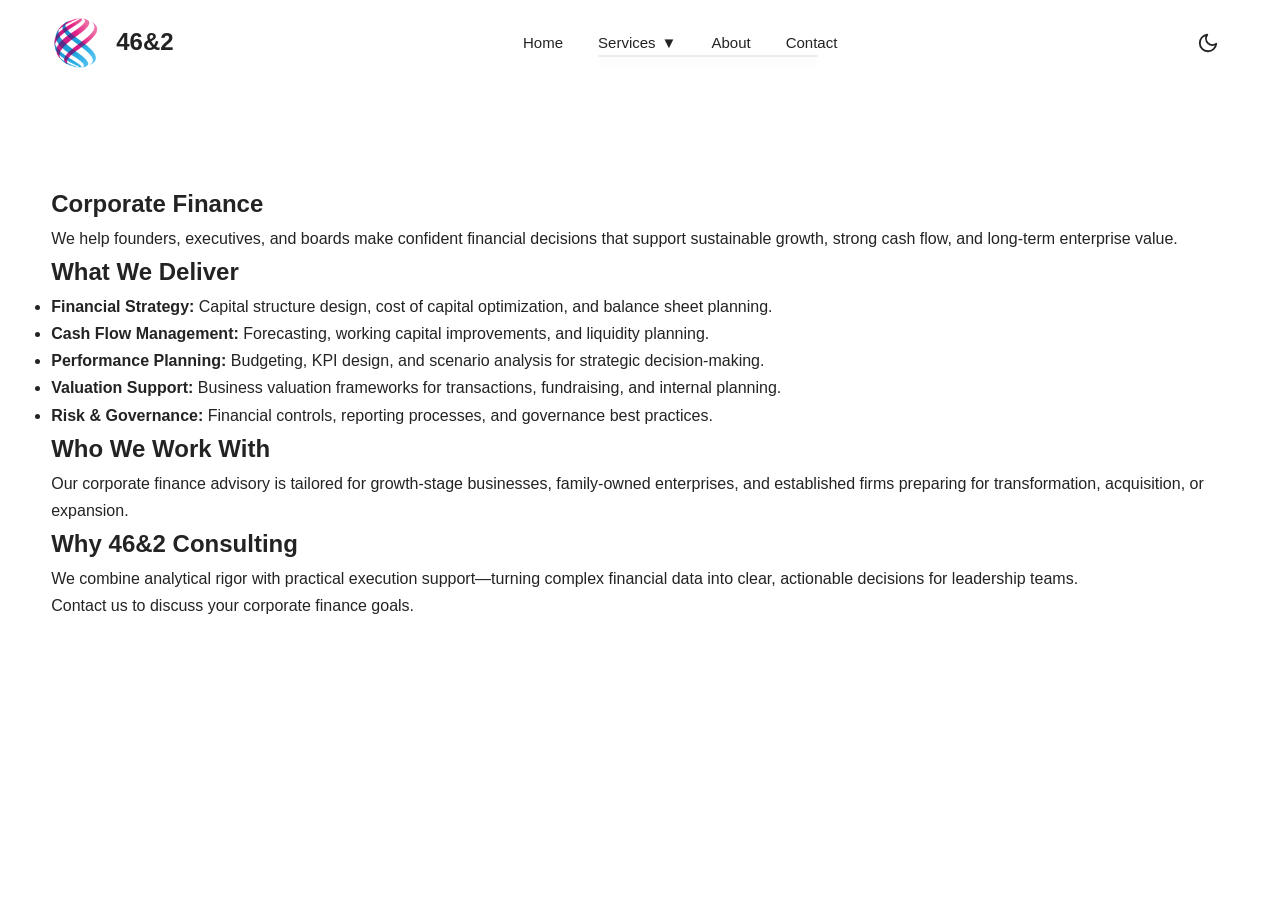
==== corporate-finance.html @ 587abca0 "Create Corporate Finance page with same site style and corporate finance content" ====
<!DOCTYPE html>
<html lang="en">
<head>
<meta charset="UTF-8">
<meta name="viewport" content="width=device-width, initial-scale=1.0">
<title>Corporate Finance | 46&2 Consulting</title>
<link rel="stylesheet" href="styles.css">
</head>
<body>
<header>
  <div class="container nav">
    <div class="brand">
      <img src="logo3.png" alt="46&2 Consulting Logo">
      <div class="brand-name">46&2</div>
    </div>

    <nav class="menu" id="menu" aria-label="Primary navigation">
      <a href="index.html#home">Home</a>

      <div class="menu-item">
        <button class="menu-link dropdown-trigger" type="button" aria-expanded="false" aria-controls="servicesDropdown">
          Services <span aria-hidden="true">▼</span>
        </button>
        <div class="dropdown" id="servicesDropdown">
          <a href="corporate-finance.html">Corporate Finance</a>
          <a href="index.html#ma-advisory">M&A Advisory</a>
          <a href="index.html#capital-raising">Capital Raising</a>
          <a href="index.html#wealth-planning">Wealth Planning</a>
        </div>
      </div>

      <a href="index.html#about">About</a>
      <a href="index.html#contact">Contact</a>
    </nav>

    <div class="nav-right">
      <button id="themeToggle" class="theme-toggle" aria-label="Toggle theme" aria-pressed="false">
        <svg id="moonIcon" viewBox="0 0 24 24" fill="none" stroke="currentColor" stroke-width="2" aria-hidden="true">
          <path d="M21 12.79A9 9 0 1 1 11.21 3 7 7 0 0 0 21 12.79z"></path>
        </svg>
        <svg id="sunIcon" viewBox="0 0 24 24" fill="none" stroke="currentColor" stroke-width="2" aria-hidden="true">
          <circle cx="12" cy="12" r="5"></circle>
          <line x1="12" y1="1" x2="12" y2="3"></line>
          <line x1="12" y1="21" x2="12" y2="23"></line>
          <line x1="4.22" y1="4.22" x2="5.64" y2="5.64"></line>
          <line x1="18.36" y1="18.36" x2="19.78" y2="19.78"></line>
          <line x1="1" y1="12" x2="3" y2="12"></line>
          <line x1="21" y1="12" x2="23" y2="12"></line>
          <line x1="4.22" y1="19.78" x2="5.64" y2="18.36"></line>
          <line x1="18.36" y1="5.64" x2="19.78" y2="4.22"></line>
        </svg>
      </button>

      <button id="mobileToggle" class="mobile-toggle" type="button" aria-label="Open navigation menu" aria-expanded="false" aria-controls="menu">
        ☰
      </button>
    </div>
  </div>
</header>

<main class="container" style="padding: 4rem 0;">
  <section aria-labelledby="corporate-finance-heading">
    <h1 id="corporate-finance-heading">Corporate Finance</h1>
    <p>
      We help founders, executives, and boards make confident financial decisions that support sustainable growth,
      strong cash flow, and long-term enterprise value.
    </p>

    <h2>What We Deliver</h2>
    <ul>
      <li><strong>Financial Strategy:</strong> Capital structure design, cost of capital optimization, and balance sheet planning.</li>
      <li><strong>Cash Flow Management:</strong> Forecasting, working capital improvements, and liquidity planning.</li>
      <li><strong>Performance Planning:</strong> Budgeting, KPI design, and scenario analysis for strategic decision-making.</li>
      <li><strong>Valuation Support:</strong> Business valuation frameworks for transactions, fundraising, and internal planning.</li>
      <li><strong>Risk & Governance:</strong> Financial controls, reporting processes, and governance best practices.</li>
    </ul>

    <h2>Who We Work With</h2>
    <p>
      Our corporate finance advisory is tailored for growth-stage businesses, family-owned enterprises,
      and established firms preparing for transformation, acquisition, or expansion.
    </p>

    <h2>Why 46&2 Consulting</h2>
    <p>
      We combine analytical rigor with practical execution support—turning complex financial data into clear,
      actionable decisions for leadership teams.
    </p>

    <p>
      <a href="index.html#contact">Contact us</a> to discuss your corporate finance goals.
    </p>
  </section>
</main>
</body>
</html>
---- styles.css ----
:root{
    --bg:#ffffff;
    --card:#ffffff;
    --text:#232323;
    --muted:#777777;
    --border:#ececec;
    --dark:#1f2428;
    --header-height:85px;
}

[data-theme="dark"]{
    --bg:#121417;
    --card:#1b1f24;
    --text:#f4f4f4;
    --muted:#b5b5b5;
    --border:#2d3238;
}

*{margin:0;padding:0;box-sizing:border-box;}
html{scroll-behavior:smooth;background:var(--bg);color:var(--text);transition:background 0.3s ease,color 0.3s ease;}
body{font-family:Aptos,"Segoe UI",sans-serif;color:var(--text);line-height:1.7;background:var(--bg);transition:background 0.3s ease;}
img{display:block;width:100%;}
a{text-decoration:none;color:inherit;}
button,input,select,textarea{font:inherit;}
.container{width:92%;max-width:1280px;margin:auto;}
section{padding:120px 0;}
.anchor-section{scroll-margin-top:calc(var(--header-height) + 16px);}
header{position:fixed;top:0;width:100%;background:var(--bg);backdrop-filter:blur(10px);z-index:1000;transition:background 0.3s ease,border-color 0.3s ease;}
.nav{height:var(--header-height);display:flex;align-items:center;justify-content:space-between;}
.brand{display:flex;align-items:center;gap:15px;}
.brand img{height:50px;width:auto;}
.brand-name{font-size:24px;font-weight:700;}
.nav-right{display:flex;align-items:center;gap:16px;}
.menu{display:flex;gap:35px;align-items:center;}
.menu-item{position:relative;}
.menu-link,.menu > a{display:flex;align-items:center;gap:6px;color:var(--text);font-size:15px;background:none;border:none;cursor:pointer;padding:0;}
.dropdown{position:absolute;top:100%;left:0;background:var(--card);border:1px solid var(--border);border-radius:4px;min-width:220px;max-height:0;overflow:hidden;transition:max-height 0.3s ease;z-index:999;box-shadow:0 4px 12px rgba(0,0,0,0.1);}
.dropdown.open,.menu-item:hover .dropdown{max-height:300px;}
.dropdown a{display:block;padding:12px 20px;color:var(--text);font-size:14px;transition:background 0.2s;border-bottom:1px solid var(--border);}
.dropdown a:last-child{border-bottom:none;}
.dropdown a:hover,.dropdown a:focus{background:var(--border);}
.mobile-toggle{display:none;font-size:28px;cursor:pointer;color:var(--text);background:none;border:none;padding:0;}
.hero{position:relative;min-height:calc(100vh - var(--header-height));padding:0;display:flex;align-items:center;justify-content:center;}
.hero-bg{position:absolute;inset:0;width:100%;height:100%;object-position:70% center;object-fit:cover;mix-blend-mode:multiply;opacity:0.85;}
.hero::before{content:'';position:absolute;inset:0;background:linear-gradient(to right,rgba(0,0,0,.60),rgba(0,0,0,.10));z-index:1;}
.hero-content{position:relative;z-index:2;color:white;max-width:700px;}
.hero-content h1{font-size:78px;line-height:1.0;margin-bottom:25px;}
.hero-content p{font-size:22px;color:rgba(255,255,255,.85);margin-bottom:35px;}
.btn{display:inline-block;padding:15px 30px;border-radius:4px;transition:.3s;border:none;cursor:pointer;font-family:inherit;}
.btn-primary{background:white;color:var(--dark);}
.btn-primary:hover{transform:translateY(-2px);box-shadow:0 4px 12px rgba(0,0,0,0.15);}
.btn-secondary{border:1px solid white;color:white;margin-left:10px;}
.btn-secondary:hover{background:rgba(255,255,255,0.1);}
.section-title{text-align:center;margin-bottom:70px;}
.section-title-left{text-align:left;}
.section-title h2{font-size:46px;margin-bottom:15px;}
.section-title p{color:var(--muted);}
.services-grid{display:grid;grid-template-columns:repeat(2,1fr);gap:40px;}
.service-card{overflow:hidden;background:var(--card);transition:.3s;cursor:pointer;border:1px solid var(--border);display:block;color:inherit;}
.service-card:hover{transform:translateY(-5px);}
.service-card img{height:350px;object-fit:cover;}
.service-content{padding:30px;}
.service-content h3{font-size:28px;margin-bottom:15px;}
.service-content p{color:var(--muted);}
.about{background:var(--bg);}
.about-grid{display:grid;grid-template-columns:1fr 1fr;gap:80px;align-items:center;}
.about h2{font-size:48px;margin-bottom:20px;}
.about p,.contact-copy,.footer-grid p{color:var(--muted);}
.cta{text-align:center;padding:160px 0;}
.cta h2{font-size:60px;margin-bottom:25px;}
.contact-form-section{padding-top:0;}
.contact-grid{display:grid;grid-template-columns:1fr 1fr;gap:60px;align-items:start;}
.contact-form{display:grid;gap:16px;background:var(--card);padding:32px;border:1px solid var(--border);border-radius:8px;}
.contact-form label{display:grid;gap:8px;color:var(--text);font-weight:600;}
.contact-form input,.contact-form select,.contact-form textarea{width:100%;padding:14px 16px;border:1px solid var(--border);border-radius:6px;background:var(--bg);color:var(--text);}
footer{background:var(--dark);color:white;padding:80px 0;}
.footer-grid{display:grid;grid-template-columns:2fr 1fr 1fr;gap:50px;}
.footer-grid a{display:block;color:#aaa;margin-bottom:10px;}
.theme-toggle{width:42px;height:42px;border:none;border-radius:50%;background:transparent;cursor:pointer;display:flex;align-items:center;justify-content:center;color:var(--text);transition:transform 0.3s ease;}
.theme-toggle:hover{transform:scale(1.1);}
.theme-toggle svg{width:22px;height:22px;stroke-linecap:round;stroke-linejoin:round;}
#sunIcon{display:none;}
[data-theme="dark"] #moonIcon{display:none;}
[data-theme="dark"] #sunIcon{display:block;}
.scroll-to-top{position:fixed;bottom:30px;right:30px;width:50px;height:50px;background:var(--dark);color:white;border:none;border-radius:50%;cursor:pointer;display:none;align-items:center;justify-content:center;z-index:999;transition:all 0.3s ease;box-shadow:0 4px 12px rgba(0,0,0,0.15);}
.scroll-to-top:hover{transform:translateY(-3px);box-shadow:0 6px 16px rgba(0,0,0,0.25);}
.scroll-to-top.show{display:flex;}
[data-theme="dark"] .scroll-to-top{background:white;color:var(--dark);}
.assistant-button{position:fixed;right:30px;bottom:95px;width:64px;height:64px;border:none;border-radius:50%;padding:0;background:transparent;cursor:pointer;z-index:1001;box-shadow:0 6px 18px rgba(0,0,0,0.2);transition:transform 0.2s ease,box-shadow 0.2s ease;}
.assistant-button:hover{transform:translateY(-2px) scale(1.03);box-shadow:0 10px 24px rgba(0,0,0,0.25);}
.assistant-button img{width:100%;height:100%;border-radius:50%;object-fit:cover;}
.menu-item.open .dropdown{max-height:300px;}
@media(max-width:991px){
  .mobile-toggle{display:block;}
  .menu{position:absolute;top:var(--header-height);left:0;width:100%;background:var(--bg);display:flex;flex-direction:column;align-items:stretch;max-height:0;overflow:hidden;transition:max-height .3s ease;}
  .menu.active{max-height:800px;}
  .menu a,.menu-link{padding:18px 30px;}
  .menu-link{width:100%;justify-content:flex-start;}
  .dropdown{position:static;border:none;background:transparent;box-shadow:none;max-height:0;}
  .dropdown.open{max-height:300px;}
  .dropdown a{padding:12px 50px;border-bottom:none;}
  .nav-right{gap:8px;}
  .hero{min-height:auto;padding:160px 0 100px;align-items:stretch;}
  .hero-content{display:flex;flex-direction:column;justify-content:center;align-items:flex-start;}
  .hero-content h1{font-size:42px;line-height:1.2;}
  .hero-content p{font-size:16px;margin-bottom:25px;}
  .btn-secondary{display:block;margin-left:0;margin-top:10px;width:fit-content;}
  .hero-bg{object-position:center;}
  .services-grid,.about-grid,.footer-grid,.contact-grid{grid-template-columns:1fr;}
  .menu{gap:0;}
  .cta h2{font-size:36px;}
  .about h2{font-size:32px;}
  .scroll-to-top{bottom:20px;right:20px;width:45px;height:45px;}
  .assistant-button{right:20px;bottom:75px;width:56px;height:56px;}
}
@media (prefers-reduced-motion: reduce){
  html{scroll-behavior:auto;}
  *,*::before,*::after{animation:none!important;transition:none!important;}
}
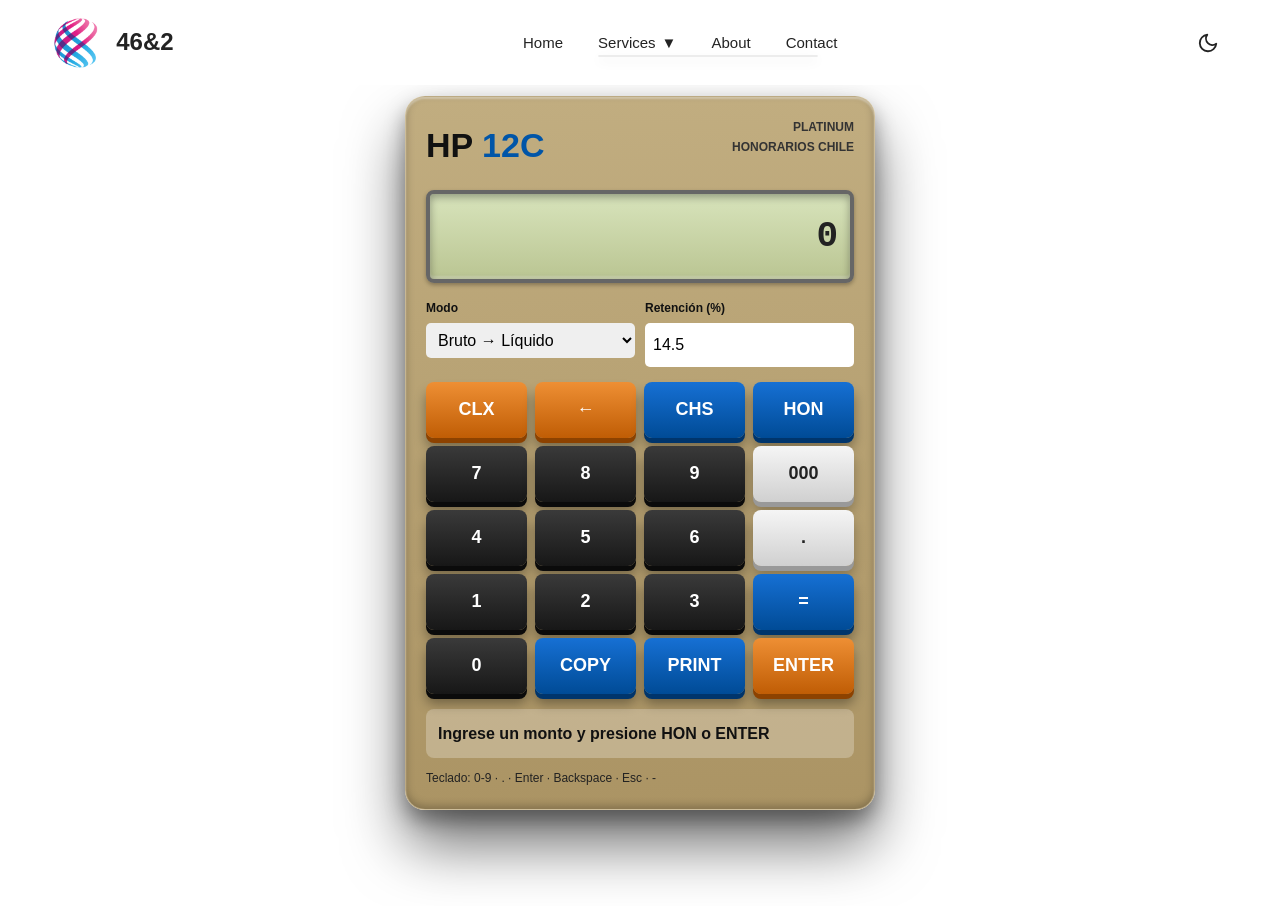
==== commit fb6b69f4: "Replace corporate finance page body content with HP 12C honorarios calculator while keeping existing" ====
--- a/corporate-finance.html
+++ b/corporate-finance.html
@@ -5,6 +5,48 @@
 <meta name="viewport" content="width=device-width, initial-scale=1.0">
 <title>Corporate Finance | 46&2 Consulting</title>
 <link rel="stylesheet" href="styles.css">
+<style>
+.hp12c-wrapper{
+  display:flex;
+  justify-content:center;
+  align-items:center;
+  padding:2rem 0;
+}
+.hp12c{
+  width:470px;
+  max-width:100%;
+  background:linear-gradient(180deg,#c1ad80 0%,#ab9464 100%);
+  border-radius:20px;
+  padding:20px;
+  border:1px solid rgba(255,255,255,.2);
+  box-shadow:0 35px 60px rgba(0,0,0,.55),0 10px 20px rgba(0,0,0,.35),inset 0 2px 2px rgba(255,255,255,.35),inset 0 -3px 8px rgba(0,0,0,.25);
+}
+.hp12c .header{display:flex;justify-content:space-between;margin-bottom:15px;}
+.hp12c .logo{font-size:34px;font-weight:bold;color:#111;}
+.hp12c .logo span{color:#0055a8;}
+.hp12c .model{text-align:right;font-size:12px;font-weight:bold;color:#333;}
+.hp12c .display{background:linear-gradient(180deg,#d8e4bc 0%,#bac592 100%);border:4px solid #666;border-radius:8px;padding:12px;box-shadow:inset 0 3px 8px rgba(0,0,0,.35),inset 0 -3px 2px rgba(255,255,255,.25),0 2px 4px rgba(0,0,0,.3);margin-bottom:15px;}
+.hp12c .screen{font-family:Courier New,monospace;font-size:36px;text-align:right;min-height:46px;color:#222;font-weight:bold;}
+.hp12c .config{display:grid;grid-template-columns:1fr 1fr;gap:10px;margin-bottom:15px;}
+.hp12c label{display:block;font-size:12px;margin-bottom:5px;font-weight:bold;color:#111;}
+.hp12c input,.hp12c select{width:100%;padding:8px;border:none;border-radius:5px;}
+.hp12c .keyboard{display:grid;grid-template-columns:repeat(4,1fr);gap:8px;}
+.hp12c button{height:56px;border:none;border-radius:8px;cursor:pointer;position:relative;overflow:hidden;font-size:18px;font-weight:bold;transition:transform .08s ease,box-shadow .08s ease,filter .15s ease;}
+.hp12c button:hover{transform:translateY(-2px);filter:brightness(1.08);} 
+.hp12c button:active{transform:translateY(4px) scale(.97);} 
+.hp12c button::before{content:"";position:absolute;top:0;left:-120%;width:60%;height:100%;background:linear-gradient(90deg,transparent,rgba(255,255,255,.25),transparent);transition:left .4s ease;}
+.hp12c button:hover::before{left:130%;}
+.hp12c .black{color:white;background:linear-gradient(180deg,#3a3a3a,#171717);box-shadow:0 5px 0 #0b0b0b,0 10px 12px rgba(0,0,0,.35);} 
+.hp12c .blue{color:white;background:linear-gradient(180deg,#1670d4,#004b96);box-shadow:0 5px 0 #00356c,0 10px 12px rgba(0,0,0,.35);} 
+.hp12c .orange{color:white;background:linear-gradient(180deg,#ee8f34,#c05d05);box-shadow:0 5px 0 #8d4200,0 10px 12px rgba(0,0,0,.35);} 
+.hp12c .gray{color:#222;background:linear-gradient(180deg,#f5f5f5,#d0d0d0);box-shadow:0 5px 0 #999,0 10px 12px rgba(0,0,0,.25);} 
+.hp12c .result{margin-top:15px;background:rgba(255,255,255,.25);border-radius:8px;padding:12px;color:#111;line-height:1.6;font-weight:bold;}
+.hp12c .help{margin-top:10px;font-size:12px;color:#222;}
+@keyframes hpClick{0%{transform:translateY(0);}50%{transform:translateY(5px);}100%{transform:translateY(0);}}
+.hp12c .pressed{animation:hpClick .12s ease;}
+@keyframes lcdFlash{0%{filter:brightness(1);}50%{filter:brightness(1.4);}100%{filter:brightness(1);}}
+.hp12c .lcd-flash{animation:lcdFlash .25s ease;}
+</style>
 </head>
 <body>
 <header>
@@ -59,38 +101,114 @@
 </header>
 
 <main class="container" style="padding: 4rem 0;">
-  <section aria-labelledby="corporate-finance-heading">
-    <h1 id="corporate-finance-heading">Corporate Finance</h1>
-    <p>
-      We help founders, executives, and boards make confident financial decisions that support sustainable growth,
-      strong cash flow, and long-term enterprise value.
-    </p>
-
-    <h2>What We Deliver</h2>
-    <ul>
-      <li><strong>Financial Strategy:</strong> Capital structure design, cost of capital optimization, and balance sheet planning.</li>
-      <li><strong>Cash Flow Management:</strong> Forecasting, working capital improvements, and liquidity planning.</li>
-      <li><strong>Performance Planning:</strong> Budgeting, KPI design, and scenario analysis for strategic decision-making.</li>
-      <li><strong>Valuation Support:</strong> Business valuation frameworks for transactions, fundraising, and internal planning.</li>
-      <li><strong>Risk & Governance:</strong> Financial controls, reporting processes, and governance best practices.</li>
-    </ul>
-
-    <h2>Who We Work With</h2>
-    <p>
-      Our corporate finance advisory is tailored for growth-stage businesses, family-owned enterprises,
-      and established firms preparing for transformation, acquisition, or expansion.
-    </p>
-
-    <h2>Why 46&2 Consulting</h2>
-    <p>
-      We combine analytical rigor with practical execution support—turning complex financial data into clear,
-      actionable decisions for leadership teams.
-    </p>
-
-    <p>
-      <a href="index.html#contact">Contact us</a> to discuss your corporate finance goals.
-    </p>
-  </section>
+  <div class="hp12c-wrapper">
+    <div class="hp12c">
+      <div class="header">
+        <div class="logo">HP <span>12C</span></div>
+        <div class="model">PLATINUM<br>HONORARIOS CHILE</div>
+      </div>
+
+      <div class="display">
+        <div id="screen" class="screen">0</div>
+      </div>
+
+      <div class="config">
+        <div>
+          <label for="tipo">Modo</label>
+          <select id="tipo">
+            <option value="bruto">Bruto → Líquido</option>
+            <option value="liquido">Líquido → Bruto</option>
+          </select>
+        </div>
+        <div>
+          <label for="retencion">Retención (%)</label>
+          <input id="retencion" type="number" step="0.1" value="14.5">
+        </div>
+      </div>
+
+      <div class="keyboard">
+        <button class="orange" onclick="clearAll()">CLX</button>
+        <button class="orange" onclick="backspace()">←</button>
+        <button class="blue" onclick="toggleSign()">CHS</button>
+        <button class="blue" onclick="calcularHonorarios()">HON</button>
+
+        <button class="black" onclick="agrega('7')">7</button>
+        <button class="black" onclick="agrega('8')">8</button>
+        <button class="black" onclick="agrega('9')">9</button>
+        <button class="gray" onclick="agrega('000')">000</button>
+
+        <button class="black" onclick="agrega('4')">4</button>
+        <button class="black" onclick="agrega('5')">5</button>
+        <button class="black" onclick="agrega('6')">6</button>
+        <button class="gray" onclick="agrega('.')">.</button>
+
+        <button class="black" onclick="agrega('1')">1</button>
+        <button class="black" onclick="agrega('2')">2</button>
+        <button class="black" onclick="agrega('3')">3</button>
+        <button class="blue" onclick="calcularHonorarios()">=</button>
+
+        <button class="black" onclick="agrega('0')">0</button>
+        <button class="blue" onclick="copiar()">COPY</button>
+        <button class="blue" onclick="window.print()">PRINT</button>
+        <button class="orange" onclick="calcularHonorarios()">ENTER</button>
+      </div>
+
+      <div id="resultado" class="result">Ingrese un monto y presione HON o ENTER</div>
+      <div class="help">Teclado: 0-9 · . · Enter · Backspace · Esc · -</div>
+    </div>
+  </div>
 </main>
+
+<script>
+let valor = "";
+const screen = document.getElementById("screen");
+function actualizar(){ screen.textContent = valor === "" ? "0" : valor; }
+function agrega(tecla){
+  if(tecla === "."){
+    if(valor.includes(".")) return;
+    if(valor === ""){ valor = "0."; } else { valor += "."; }
+  } else { valor += tecla; }
+  actualizar();
+}
+function clearAll(){
+  valor = "";
+  actualizar();
+  document.getElementById("resultado").innerHTML = "Ingrese un monto y presione HON o ENTER";
+}
+function backspace(){ valor = valor.slice(0,-1); actualizar(); }
+function toggleSign(){ if(valor==="") return; valor = (Number(valor) * -1).toString(); actualizar(); }
+function moneda(v){ return new Intl.NumberFormat("es-CL",{style:"currency",currency:"CLP",maximumFractionDigits:0}).format(v); }
+function calcularHonorarios(){
+  const monto = Number(valor);
+  if(isNaN(monto) || monto <= 0){ document.getElementById("resultado").innerHTML = "Ingrese un monto válido"; return; }
+  const tasa = Number(document.getElementById("retencion").value) / 100;
+  const modo = document.getElementById("tipo").value;
+  let bruto, liquido, retenido;
+  if(modo==="bruto"){ bruto = monto; retenido = bruto * tasa; liquido = bruto - retenido; }
+  else { liquido = monto; bruto = liquido / (1 - tasa); retenido = bruto - liquido; }
+  screen.classList.remove("lcd-flash"); void screen.offsetWidth; screen.classList.add("lcd-flash");
+  screen.textContent = liquido.toLocaleString("es-CL");
+  document.getElementById("resultado").innerHTML = `<b>Resultado Honorarios</b><br><br>Bruto: ${moneda(bruto)}<br>Retención: ${moneda(retenido)} (${(tasa*100).toFixed(1)}%)<br>Líquido: ${moneda(liquido)}`;
+}
+function copiar(){ navigator.clipboard.writeText(document.getElementById("resultado").innerText); alert("Resultado copiado"); }
+document.addEventListener("keydown", function(e){
+  const k = e.key;
+  if(/^[0-9]$/.test(k)){ agrega(k); e.preventDefault(); return; }
+  if(k==="." || k===","){ agrega("."); e.preventDefault(); return; }
+  if(k==="Enter"){ calcularHonorarios(); e.preventDefault(); return; }
+  if(k==="Escape"){ clearAll(); e.preventDefault(); return; }
+  if(k==="Backspace"){ backspace(); e.preventDefault(); return; }
+  if(k==="-"){ toggleSign(); e.preventDefault(); return; }
+});
+document.querySelectorAll(".hp12c button").forEach(btn => {
+  btn.addEventListener("click", () => {
+    btn.classList.remove("pressed");
+    void btn.offsetWidth;
+    btn.classList.add("pressed");
+  });
+});
+actualizar();
+</script>
+<script src="script.js" defer></script>
 </body>
 </html>
--- a/styles.css
+++ b/styles.css
@@ -40,6 +40,7 @@
 .dropdown a:last-child{border-bottom:none;}
 .dropdown a:hover,.dropdown a:focus{background:var(--border);}
 .mobile-toggle{display:none;font-size:28px;cursor:pointer;color:var(--text);background:none;border:none;padding:0;}
+.menu > a.active,.menu-link.active{font-weight:600;}
 .hero{position:relative;min-height:calc(100vh - var(--header-height));padding:0;display:flex;align-items:center;justify-content:center;}
 .hero-bg{position:absolute;inset:0;width:100%;height:100%;object-position:70% center;object-fit:cover;mix-blend-mode:multiply;opacity:0.85;}
 .hero::before{content:'';position:absolute;inset:0;background:linear-gradient(to right,rgba(0,0,0,.60),rgba(0,0,0,.10));z-index:1;}
@@ -82,11 +83,11 @@
 #sunIcon{display:none;}
 [data-theme="dark"] #moonIcon{display:none;}
 [data-theme="dark"] #sunIcon{display:block;}
-.scroll-to-top{position:fixed;bottom:30px;right:30px;width:50px;height:50px;background:var(--dark);color:white;border:none;border-radius:50%;cursor:pointer;display:none;align-items:center;justify-content:center;z-index:999;transition:all 0.3s ease;box-shadow:0 4px 12px rgba(0,0,0,0.15);}
-.scroll-to-top:hover{transform:translateY(-3px);box-shadow:0 6px 16px rgba(0,0,0,0.25);}
+.scroll-to-top{position:fixed;bottom:30px;left:50%;transform:translateX(-50%);width:50px;height:50px;background:var(--dark);color:white;border:none;border-radius:50%;cursor:pointer;display:none;align-items:center;justify-content:center;z-index:999;transition:all 0.3s ease;box-shadow:0 4px 12px rgba(0,0,0,0.15);}
+.scroll-to-top:hover{transform:translateX(-50%) translateY(-3px);box-shadow:0 6px 16px rgba(0,0,0,0.25);}
 .scroll-to-top.show{display:flex;}
 [data-theme="dark"] .scroll-to-top{background:white;color:var(--dark);}
-.assistant-button{position:fixed;right:30px;bottom:95px;width:64px;height:64px;border:none;border-radius:50%;padding:0;background:transparent;cursor:pointer;z-index:1001;box-shadow:0 6px 18px rgba(0,0,0,0.2);transition:transform 0.2s ease,box-shadow 0.2s ease;}
+.assistant-button{position:fixed;right:30px;bottom:30px;width:64px;height:64px;border:none;border-radius:50%;padding:0;background:transparent;cursor:pointer;z-index:1001;box-shadow:0 6px 18px rgba(0,0,0,0.2);transition:transform 0.2s ease,box-shadow 0.2s ease;}
 .assistant-button:hover{transform:translateY(-2px) scale(1.03);box-shadow:0 10px 24px rgba(0,0,0,0.25);}
 .assistant-button img{width:100%;height:100%;border-radius:50%;object-fit:cover;}
 .menu-item.open .dropdown{max-height:300px;}
@@ -110,10 +111,15 @@
   .menu{gap:0;}
   .cta h2{font-size:36px;}
   .about h2{font-size:32px;}
-  .scroll-to-top{bottom:20px;right:20px;width:45px;height:45px;}
-  .assistant-button{right:20px;bottom:75px;width:56px;height:56px;}
+  .scroll-to-top{bottom:20px;left:50%;transform:translateX(-50%);width:45px;height:45px;}
+  .assistant-button{right:20px;bottom:20px;width:56px;height:56px;}
+}
+@media(min-width:992px){
+  .menu > a,.menu-link{position:relative;}
+  .menu > a::after,.menu-link::after{content:'';position:absolute;bottom:-4px;left:0;width:0;height:2px;background:currentColor;transition:width 0.25s ease;}
+  .menu > a:hover::after,.menu-link:hover::after,.menu > a.active::after,.menu-link.active::after{width:100%;}
 }
 @media (prefers-reduced-motion: reduce){
   html{scroll-behavior:auto;}
   *,*::before,*::after{animation:none!important;transition:none!important;}
-}+}
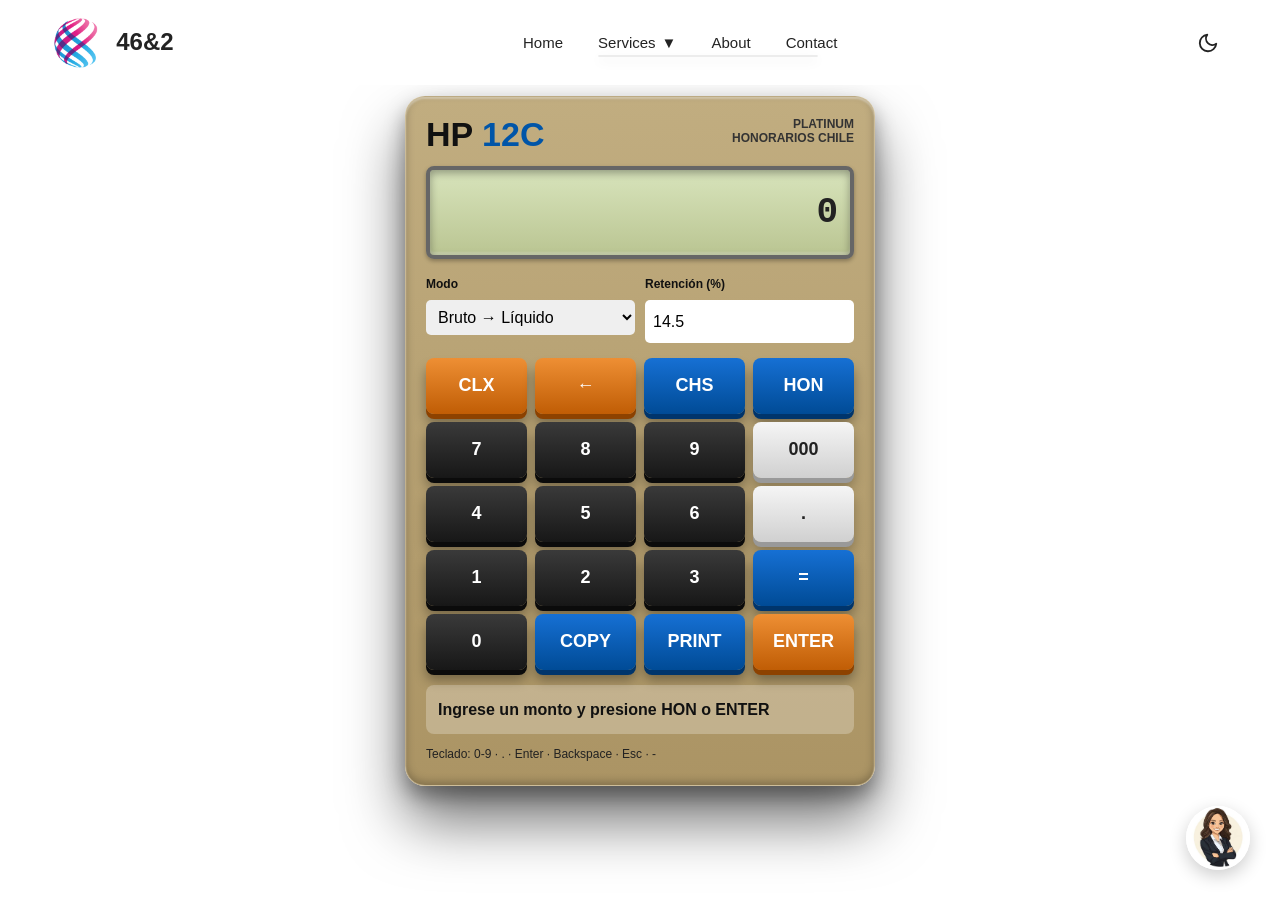
==== commit b9a6f720: "Polish calculator mobile spacing and dark mode contrast; add assistant and scroll-to-top buttons mat" ====
--- a/corporate-finance.html
+++ b/corporate-finance.html
@@ -10,7 +10,7 @@
   display:flex;
   justify-content:center;
   align-items:center;
-  padding:2rem 0;
+  padding:clamp(1rem, 3vw, 2rem) 0;
 }
 .hp12c{
   width:470px;
@@ -21,12 +21,12 @@
   border:1px solid rgba(255,255,255,.2);
   box-shadow:0 35px 60px rgba(0,0,0,.55),0 10px 20px rgba(0,0,0,.35),inset 0 2px 2px rgba(255,255,255,.35),inset 0 -3px 8px rgba(0,0,0,.25);
 }
-.hp12c .header{display:flex;justify-content:space-between;margin-bottom:15px;}
-.hp12c .logo{font-size:34px;font-weight:bold;color:#111;}
+.hp12c .header{display:flex;justify-content:space-between;gap:12px;margin-bottom:15px;}
+.hp12c .logo{font-size:34px;font-weight:bold;color:#111;line-height:1;}
 .hp12c .logo span{color:#0055a8;}
-.hp12c .model{text-align:right;font-size:12px;font-weight:bold;color:#333;}
+.hp12c .model{text-align:right;font-size:12px;font-weight:bold;color:#333;line-height:1.2;}
 .hp12c .display{background:linear-gradient(180deg,#d8e4bc 0%,#bac592 100%);border:4px solid #666;border-radius:8px;padding:12px;box-shadow:inset 0 3px 8px rgba(0,0,0,.35),inset 0 -3px 2px rgba(255,255,255,.25),0 2px 4px rgba(0,0,0,.3);margin-bottom:15px;}
-.hp12c .screen{font-family:Courier New,monospace;font-size:36px;text-align:right;min-height:46px;color:#222;font-weight:bold;}
+.hp12c .screen{font-family:Courier New,monospace;font-size:36px;text-align:right;min-height:46px;color:#222;font-weight:bold;word-break:break-all;}
 .hp12c .config{display:grid;grid-template-columns:1fr 1fr;gap:10px;margin-bottom:15px;}
 .hp12c label{display:block;font-size:12px;margin-bottom:5px;font-weight:bold;color:#111;}
 .hp12c input,.hp12c select{width:100%;padding:8px;border:none;border-radius:5px;}
@@ -46,6 +46,43 @@
 .hp12c .pressed{animation:hpClick .12s ease;}
 @keyframes lcdFlash{0%{filter:brightness(1);}50%{filter:brightness(1.4);}100%{filter:brightness(1);}}
 .hp12c .lcd-flash{animation:lcdFlash .25s ease;}
+
+@media (max-width: 640px){
+  main.container{padding:1.25rem 0 !important;}
+  .hp12c-wrapper{padding:0.5rem 0 1rem;}
+  .hp12c{padding:14px;border-radius:16px;}
+  .hp12c .header{margin-bottom:10px;}
+  .hp12c .logo{font-size:28px;}
+  .hp12c .model{font-size:11px;}
+  .hp12c .screen{font-size:28px;min-height:38px;}
+  .hp12c .config{grid-template-columns:1fr;gap:8px;}
+  .hp12c .keyboard{gap:6px;}
+  .hp12c button{height:50px;font-size:16px;}
+  .hp12c .result{font-size:14px;line-height:1.45;padding:10px;}
+  .hp12c .help{font-size:11px;}
+}
+
+body.dark-mode .hp12c{
+  background:linear-gradient(180deg,#5b4e35 0%,#463b28 100%);
+  border-color:rgba(255,255,255,.12);
+  box-shadow:0 18px 35px rgba(0,0,0,.55),0 8px 16px rgba(0,0,0,.35),inset 0 1px 1px rgba(255,255,255,.08),inset 0 -3px 8px rgba(0,0,0,.35);
+}
+body.dark-mode .hp12c .logo,
+body.dark-mode .hp12c label,
+body.dark-mode .hp12c .result,
+body.dark-mode .hp12c .help,
+body.dark-mode .hp12c .model{color:#f3f4f6;}
+body.dark-mode .hp12c .display{
+  background:linear-gradient(180deg,#cfd9b4 0%,#aeb88e 100%);
+  border-color:#5a5f50;
+}
+body.dark-mode .hp12c .screen{color:#151515;}
+body.dark-mode .hp12c input,
+body.dark-mode .hp12c select{
+  background:#f8fafc;
+  color:#0f172a;
+}
+body.dark-mode .hp12c .result{background:rgba(0,0,0,.22);}
 </style>
 </head>
 <body>
@@ -158,6 +195,16 @@
     </div>
   </div>
 </main>
+
+<button id="assistantButton" class="assistant-button" type="button" aria-label="Open assistant">
+  <img src="images.jpg" alt="Assistant icon">
+</button>
+
+<button id="scrollToTop" class="scroll-to-top" type="button" aria-label="Scroll to top">
+  <svg viewBox="0 0 24 24" fill="none" stroke="currentColor" stroke-width="2" aria-hidden="true">
+    <polyline points="18 15 12 9 6 15"></polyline>
+  </svg>
+</button>
 
 <script>
 let valor = "";
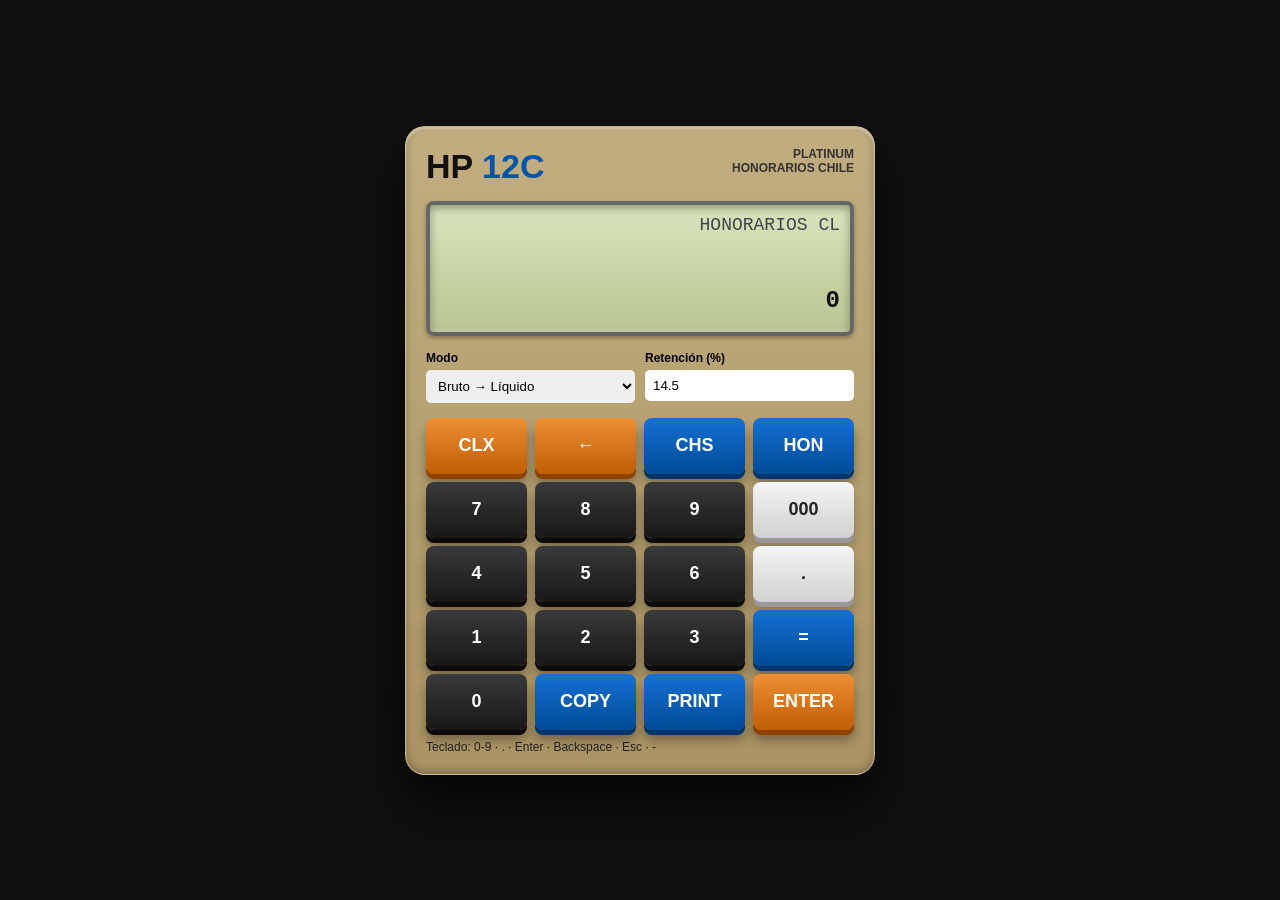
==== commit b92626b6: "Refactor corporate finance page layout and styles Updated HTML structure and styles for corporate fi" ====
--- a/corporate-finance.html
+++ b/corporate-finance.html
@@ -1,243 +1,198 @@
 <!DOCTYPE html>
-<html lang="en">
+<html lang="es">
 <head>
-<meta charset="UTF-8">
-<meta name="viewport" content="width=device-width, initial-scale=1.0">
-<title>Corporate Finance | 46&2 Consulting</title>
-<link rel="stylesheet" href="styles.css">
+<meta charset="UTF-8" />
+<meta name="viewport" content="width=device-width, initial-scale=1.0" />
+<title>HP 12C Platinum - Honorarios Chile</title>
+
 <style>
-.hp12c-wrapper{
-  display:flex;
-  justify-content:center;
-  align-items:center;
-  padding:clamp(1rem, 3vw, 2rem) 0;
+*{box-sizing:border-box}
+body{
+  margin:0;background:#101010;min-height:100vh;display:flex;justify-content:center;align-items:center;
+  font-family:Arial,Helvetica,sans-serif
+}
+body::after{
+  content:"";position:fixed;width:520px;height:80px;left:50%;bottom:calc(50% - 290px);transform:translateX(-50%);z-index:-1;
+  background:radial-gradient(ellipse,rgba(0,0,0,.45) 0%,rgba(0,0,0,0) 75%)
 }
 .hp12c{
-  width:470px;
-  max-width:100%;
-  background:linear-gradient(180deg,#c1ad80 0%,#ab9464 100%);
-  border-radius:20px;
-  padding:20px;
+  width:470px;background:linear-gradient(180deg,#c1ad80 0%,#ab9464 100%);border-radius:20px;padding:20px;
   border:1px solid rgba(255,255,255,.2);
-  box-shadow:0 35px 60px rgba(0,0,0,.55),0 10px 20px rgba(0,0,0,.35),inset 0 2px 2px rgba(255,255,255,.35),inset 0 -3px 8px rgba(0,0,0,.25);
-}
-.hp12c .header{display:flex;justify-content:space-between;gap:12px;margin-bottom:15px;}
-.hp12c .logo{font-size:34px;font-weight:bold;color:#111;line-height:1;}
-.hp12c .logo span{color:#0055a8;}
-.hp12c .model{text-align:right;font-size:12px;font-weight:bold;color:#333;line-height:1.2;}
-.hp12c .display{background:linear-gradient(180deg,#d8e4bc 0%,#bac592 100%);border:4px solid #666;border-radius:8px;padding:12px;box-shadow:inset 0 3px 8px rgba(0,0,0,.35),inset 0 -3px 2px rgba(255,255,255,.25),0 2px 4px rgba(0,0,0,.3);margin-bottom:15px;}
-.hp12c .screen{font-family:Courier New,monospace;font-size:36px;text-align:right;min-height:46px;color:#222;font-weight:bold;word-break:break-all;}
-.hp12c .config{display:grid;grid-template-columns:1fr 1fr;gap:10px;margin-bottom:15px;}
-.hp12c label{display:block;font-size:12px;margin-bottom:5px;font-weight:bold;color:#111;}
-.hp12c input,.hp12c select{width:100%;padding:8px;border:none;border-radius:5px;}
-.hp12c .keyboard{display:grid;grid-template-columns:repeat(4,1fr);gap:8px;}
-.hp12c button{height:56px;border:none;border-radius:8px;cursor:pointer;position:relative;overflow:hidden;font-size:18px;font-weight:bold;transition:transform .08s ease,box-shadow .08s ease,filter .15s ease;}
-.hp12c button:hover{transform:translateY(-2px);filter:brightness(1.08);} 
-.hp12c button:active{transform:translateY(4px) scale(.97);} 
-.hp12c button::before{content:"";position:absolute;top:0;left:-120%;width:60%;height:100%;background:linear-gradient(90deg,transparent,rgba(255,255,255,.25),transparent);transition:left .4s ease;}
-.hp12c button:hover::before{left:130%;}
-.hp12c .black{color:white;background:linear-gradient(180deg,#3a3a3a,#171717);box-shadow:0 5px 0 #0b0b0b,0 10px 12px rgba(0,0,0,.35);} 
-.hp12c .blue{color:white;background:linear-gradient(180deg,#1670d4,#004b96);box-shadow:0 5px 0 #00356c,0 10px 12px rgba(0,0,0,.35);} 
-.hp12c .orange{color:white;background:linear-gradient(180deg,#ee8f34,#c05d05);box-shadow:0 5px 0 #8d4200,0 10px 12px rgba(0,0,0,.35);} 
-.hp12c .gray{color:#222;background:linear-gradient(180deg,#f5f5f5,#d0d0d0);box-shadow:0 5px 0 #999,0 10px 12px rgba(0,0,0,.25);} 
-.hp12c .result{margin-top:15px;background:rgba(255,255,255,.25);border-radius:8px;padding:12px;color:#111;line-height:1.6;font-weight:bold;}
-.hp12c .help{margin-top:10px;font-size:12px;color:#222;}
-@keyframes hpClick{0%{transform:translateY(0);}50%{transform:translateY(5px);}100%{transform:translateY(0);}}
-.hp12c .pressed{animation:hpClick .12s ease;}
-@keyframes lcdFlash{0%{filter:brightness(1);}50%{filter:brightness(1.4);}100%{filter:brightness(1);}}
-.hp12c .lcd-flash{animation:lcdFlash .25s ease;}
-
-@media (max-width: 640px){
-  main.container{padding:1.25rem 0 !important;}
-  .hp12c-wrapper{padding:0.5rem 0 1rem;}
-  .hp12c{padding:14px;border-radius:16px;}
-  .hp12c .header{margin-bottom:10px;}
-  .hp12c .logo{font-size:28px;}
-  .hp12c .model{font-size:11px;}
-  .hp12c .screen{font-size:28px;min-height:38px;}
-  .hp12c .config{grid-template-columns:1fr;gap:8px;}
-  .hp12c .keyboard{gap:6px;}
-  .hp12c button{height:50px;font-size:16px;}
-  .hp12c .result{font-size:14px;line-height:1.45;padding:10px;}
-  .hp12c .help{font-size:11px;}
-}
-
-body.dark-mode .hp12c{
-  background:linear-gradient(180deg,#5b4e35 0%,#463b28 100%);
-  border-color:rgba(255,255,255,.12);
-  box-shadow:0 18px 35px rgba(0,0,0,.55),0 8px 16px rgba(0,0,0,.35),inset 0 1px 1px rgba(255,255,255,.08),inset 0 -3px 8px rgba(0,0,0,.35);
-}
-body.dark-mode .hp12c .logo,
-body.dark-mode .hp12c label,
-body.dark-mode .hp12c .result,
-body.dark-mode .hp12c .help,
-body.dark-mode .hp12c .model{color:#f3f4f6;}
-body.dark-mode .hp12c .display{
-  background:linear-gradient(180deg,#cfd9b4 0%,#aeb88e 100%);
-  border-color:#5a5f50;
-}
-body.dark-mode .hp12c .screen{color:#151515;}
-body.dark-mode .hp12c input,
-body.dark-mode .hp12c select{
-  background:#f8fafc;
-  color:#0f172a;
-}
-body.dark-mode .hp12c .result{background:rgba(0,0,0,.22);}
+  box-shadow:0 35px 60px rgba(0,0,0,.55),0 10px 20px rgba(0,0,0,.35),inset 0 2px 2px rgba(255,255,255,.35),inset 0 -3px 8px rgba(0,0,0,.25)
+}
+.header{display:flex;justify-content:space-between;margin-bottom:15px}
+.logo{font-size:34px;font-weight:bold;color:#111}
+.logo span{color:#0055a8}
+.model{text-align:right;font-size:12px;font-weight:bold;color:#333}
+
+.display{
+  background:linear-gradient(180deg,#d8e4bc 0%,#bac592 100%);
+  border:4px solid #666;border-radius:8px;padding:10px;height:135px;margin-bottom:15px;
+  box-shadow:inset 0 3px 8px rgba(0,0,0,.35),inset 0 -3px 2px rgba(255,255,255,.25),0 2px 4px rgba(0,0,0,.3);
+  display:flex;flex-direction:column;justify-content:space-between
+}
+.screen-line{
+  font-family:"Courier New",monospace;font-size:18px;text-align:right;min-height:22px;color:#334;opacity:.9;overflow:hidden;white-space:nowrap
+}
+.screen-result{
+  font-family:"Courier New",monospace;font-size:24px;font-weight:bold;text-align:right;color:#111;min-height:35px
+}
+
+.config{display:grid;grid-template-columns:1fr 1fr;gap:10px;margin-bottom:15px}
+label{display:block;font-size:12px;margin-bottom:5px;font-weight:bold}
+input,select{width:100%;padding:8px;border:none;border-radius:5px}
+.keyboard{display:grid;grid-template-columns:repeat(4,1fr);gap:8px}
+
+button{
+  height:56px;border:none;border-radius:8px;cursor:pointer;position:relative;overflow:hidden;
+  font-size:18px;font-weight:bold;transition:transform .08s ease,box-shadow .08s ease,filter .15s ease
+}
+button:hover{transform:translateY(-2px);filter:brightness(1.08)}
+button:active{transform:translateY(4px) scale(.97)}
+button::before{
+  content:"";position:absolute;top:0;left:-120%;width:60%;height:100%;
+  background:linear-gradient(90deg,transparent,rgba(255,255,255,.25),transparent);transition:left .4s ease
+}
+button:hover::before{left:130%}
+
+.black{color:#fff;background:linear-gradient(180deg,#3a3a3a,#171717);box-shadow:0 5px 0 #0b0b0b,0 10px 12px rgba(0,0,0,.35)}
+.blue{color:#fff;background:linear-gradient(180deg,#1670d4,#004b96);box-shadow:0 5px 0 #00356c,0 10px 12px rgba(0,0,0,.35)}
+.orange{color:#fff;background:linear-gradient(180deg,#ee8f34,#c05d05);box-shadow:0 5px 0 #8d4200,0 10px 12px rgba(0,0,0,.35)}
+.gray{color:#222;background:linear-gradient(180deg,#f5f5f5,#d0d0d0);box-shadow:0 5px 0 #999,0 10px 12px rgba(0,0,0,.25)}
+
+.help{margin-top:10px;font-size:12px;color:#222}
+
+@keyframes hpClick{0%{transform:translateY(0)}50%{transform:translateY(5px)}100%{transform:translateY(0)}}
+.pressed{animation:hpClick .12s ease}
+@keyframes lcdFlash{0%{filter:brightness(1)}50%{filter:brightness(1.4)}100%{filter:brightness(1)}}
+.lcd-flash{animation:lcdFlash .25s ease}
 </style>
 </head>
 <body>
-<header>
-  <div class="container nav">
-    <div class="brand">
-      <img src="logo3.png" alt="46&2 Consulting Logo">
-      <div class="brand-name">46&2</div>
+
+<div class="hp12c">
+  <div class="header">
+    <div class="logo">HP <span>12C</span></div>
+    <div class="model">PLATINUM<br />HONORARIOS CHILE</div>
+  </div>
+
+  <div class="display">
+    <div id="line1" class="screen-line"></div>
+    <div id="line2" class="screen-line"></div>
+    <div id="line3" class="screen-line"></div>
+    <div id="line4" class="screen-result">0</div>
+  </div>
+
+  <div class="config">
+    <div>
+      <label>Modo</label>
+      <select id="tipo">
+        <option value="bruto">Bruto → Líquido</option>
+        <option value="liquido">Líquido → Bruto</option>
+      </select>
     </div>
-
-    <nav class="menu" id="menu" aria-label="Primary navigation">
-      <a href="index.html#home">Home</a>
-
-      <div class="menu-item">
-        <button class="menu-link dropdown-trigger" type="button" aria-expanded="false" aria-controls="servicesDropdown">
-          Services <span aria-hidden="true">▼</span>
-        </button>
-        <div class="dropdown" id="servicesDropdown">
-          <a href="corporate-finance.html">Corporate Finance</a>
-          <a href="index.html#ma-advisory">M&A Advisory</a>
-          <a href="index.html#capital-raising">Capital Raising</a>
-          <a href="index.html#wealth-planning">Wealth Planning</a>
-        </div>
-      </div>
-
-      <a href="index.html#about">About</a>
-      <a href="index.html#contact">Contact</a>
-    </nav>
-
-    <div class="nav-right">
-      <button id="themeToggle" class="theme-toggle" aria-label="Toggle theme" aria-pressed="false">
-        <svg id="moonIcon" viewBox="0 0 24 24" fill="none" stroke="currentColor" stroke-width="2" aria-hidden="true">
-          <path d="M21 12.79A9 9 0 1 1 11.21 3 7 7 0 0 0 21 12.79z"></path>
-        </svg>
-        <svg id="sunIcon" viewBox="0 0 24 24" fill="none" stroke="currentColor" stroke-width="2" aria-hidden="true">
-          <circle cx="12" cy="12" r="5"></circle>
-          <line x1="12" y1="1" x2="12" y2="3"></line>
-          <line x1="12" y1="21" x2="12" y2="23"></line>
-          <line x1="4.22" y1="4.22" x2="5.64" y2="5.64"></line>
-          <line x1="18.36" y1="18.36" x2="19.78" y2="19.78"></line>
-          <line x1="1" y1="12" x2="3" y2="12"></line>
-          <line x1="21" y1="12" x2="23" y2="12"></line>
-          <line x1="4.22" y1="19.78" x2="5.64" y2="18.36"></line>
-          <line x1="18.36" y1="5.64" x2="19.78" y2="4.22"></line>
-        </svg>
-      </button>
-
-      <button id="mobileToggle" class="mobile-toggle" type="button" aria-label="Open navigation menu" aria-expanded="false" aria-controls="menu">
-        ☰
-      </button>
+    <div>
+      <label>Retención (%)</label>
+      <input id="retencion" type="number" step="0.1" value="14.5" />
     </div>
   </div>
-</header>
-
-<main class="container" style="padding: 4rem 0;">
-  <div class="hp12c-wrapper">
-    <div class="hp12c">
-      <div class="header">
-        <div class="logo">HP <span>12C</span></div>
-        <div class="model">PLATINUM<br>HONORARIOS CHILE</div>
-      </div>
-
-      <div class="display">
-        <div id="screen" class="screen">0</div>
-      </div>
-
-      <div class="config">
-        <div>
-          <label for="tipo">Modo</label>
-          <select id="tipo">
-            <option value="bruto">Bruto → Líquido</option>
-            <option value="liquido">Líquido → Bruto</option>
-          </select>
-        </div>
-        <div>
-          <label for="retencion">Retención (%)</label>
-          <input id="retencion" type="number" step="0.1" value="14.5">
-        </div>
-      </div>
-
-      <div class="keyboard">
-        <button class="orange" onclick="clearAll()">CLX</button>
-        <button class="orange" onclick="backspace()">←</button>
-        <button class="blue" onclick="toggleSign()">CHS</button>
-        <button class="blue" onclick="calcularHonorarios()">HON</button>
-
-        <button class="black" onclick="agrega('7')">7</button>
-        <button class="black" onclick="agrega('8')">8</button>
-        <button class="black" onclick="agrega('9')">9</button>
-        <button class="gray" onclick="agrega('000')">000</button>
-
-        <button class="black" onclick="agrega('4')">4</button>
-        <button class="black" onclick="agrega('5')">5</button>
-        <button class="black" onclick="agrega('6')">6</button>
-        <button class="gray" onclick="agrega('.')">.</button>
-
-        <button class="black" onclick="agrega('1')">1</button>
-        <button class="black" onclick="agrega('2')">2</button>
-        <button class="black" onclick="agrega('3')">3</button>
-        <button class="blue" onclick="calcularHonorarios()">=</button>
-
-        <button class="black" onclick="agrega('0')">0</button>
-        <button class="blue" onclick="copiar()">COPY</button>
-        <button class="blue" onclick="window.print()">PRINT</button>
-        <button class="orange" onclick="calcularHonorarios()">ENTER</button>
-      </div>
-
-      <div id="resultado" class="result">Ingrese un monto y presione HON o ENTER</div>
-      <div class="help">Teclado: 0-9 · . · Enter · Backspace · Esc · -</div>
-    </div>
-  </div>
-</main>
-
-<button id="assistantButton" class="assistant-button" type="button" aria-label="Open assistant">
-  <img src="images.jpg" alt="Assistant icon">
-</button>
-
-<button id="scrollToTop" class="scroll-to-top" type="button" aria-label="Scroll to top">
-  <svg viewBox="0 0 24 24" fill="none" stroke="currentColor" stroke-width="2" aria-hidden="true">
-    <polyline points="18 15 12 9 6 15"></polyline>
-  </svg>
-</button>
+
+  <div class="keyboard">
+    <button class="orange" onclick="clearAll()">CLX</button>
+    <button class="orange" onclick="backspace()">←</button>
+    <button class="blue" onclick="toggleSign()">CHS</button>
+    <button class="blue" onclick="calcularHonorarios()">HON</button>
+
+    <button class="black" onclick="agrega('7')">7</button>
+    <button class="black" onclick="agrega('8')">8</button>
+    <button class="black" onclick="agrega('9')">9</button>
+    <button class="gray" onclick="agrega('000')">000</button>
+
+    <button class="black" onclick="agrega('4')">4</button>
+    <button class="black" onclick="agrega('5')">5</button>
+    <button class="black" onclick="agrega('6')">6</button>
+    <button class="gray" onclick="agrega('.')">.</button>
+
+    <button class="black" onclick="agrega('1')">1</button>
+    <button class="black" onclick="agrega('2')">2</button>
+    <button class="black" onclick="agrega('3')">3</button>
+    <button class="blue" onclick="calcularHonorarios()">=</button>
+
+    <button class="black" onclick="agrega('0')">0</button>
+    <button class="blue" onclick="copiar()">COPY</button>
+    <button class="blue" onclick="window.print()">PRINT</button>
+    <button class="orange" onclick="calcularHonorarios()">ENTER</button>
+  </div>
+
+  <div class="help">Teclado: 0-9 · . · Enter · Backspace · Esc · -</div>
+</div>
 
 <script>
 let valor = "";
-const screen = document.getElementById("screen");
-function actualizar(){ screen.textContent = valor === "" ? "0" : valor; }
-function agrega(tecla){
-  if(tecla === "."){
-    if(valor.includes(".")) return;
-    if(valor === ""){ valor = "0."; } else { valor += "."; }
-  } else { valor += tecla; }
+const line1 = document.getElementById("line1");
+const line2 = document.getElementById("line2");
+const line3 = document.getElementById("line3");
+const line4 = document.getElementById("line4");
+
+function actualizar() {
+  line1.textContent = "HONORARIOS CL";
+  line2.textContent = "";
+  line3.textContent = valor === "" ? "" : valor;
+  line4.textContent = valor === "" ? "0" : valor;
+}
+
+function agrega(tecla) {
+  if (tecla === ".") {
+    if (valor.includes(".")) return;
+    valor = valor === "" ? "0." : valor + ".";
+  } else {
+    valor += tecla;
+  }
   actualizar();
 }
-function clearAll(){
-  valor = "";
-  actualizar();
-  document.getElementById("resultado").innerHTML = "Ingrese un monto y presione HON o ENTER";
-}
-function backspace(){ valor = valor.slice(0,-1); actualizar(); }
-function toggleSign(){ if(valor==="") return; valor = (Number(valor) * -1).toString(); actualizar(); }
-function moneda(v){ return new Intl.NumberFormat("es-CL",{style:"currency",currency:"CLP",maximumFractionDigits:0}).format(v); }
-function calcularHonorarios(){
+
+function clearAll() { valor = ""; actualizar(); }
+function backspace() { valor = valor.slice(0,-1); actualizar(); }
+function toggleSign() { if (valor==="") return; valor = (Number(valor) * -1).toString(); actualizar(); }
+
+function moneda(v) {
+  return new Intl.NumberFormat("es-CL",{style:"currency",currency:"CLP",maximumFractionDigits:0}).format(v);
+}
+
+function calcularHonorarios() {
   const monto = Number(valor);
-  if(isNaN(monto) || monto <= 0){ document.getElementById("resultado").innerHTML = "Ingrese un monto válido"; return; }
+  if (isNaN(monto) || monto <= 0) {
+    line1.textContent = "ERROR";
+    line2.textContent = "Ingrese monto";
+    line3.textContent = "válido";
+    line4.textContent = "0";
+    return;
+  }
+
   const tasa = Number(document.getElementById("retencion").value) / 100;
   const modo = document.getElementById("tipo").value;
+
   let bruto, liquido, retenido;
-  if(modo==="bruto"){ bruto = monto; retenido = bruto * tasa; liquido = bruto - retenido; }
-  else { liquido = monto; bruto = liquido / (1 - tasa); retenido = bruto - liquido; }
-  screen.classList.remove("lcd-flash"); void screen.offsetWidth; screen.classList.add("lcd-flash");
-  screen.textContent = liquido.toLocaleString("es-CL");
-  document.getElementById("resultado").innerHTML = `<b>Resultado Honorarios</b><br><br>Bruto: ${moneda(bruto)}<br>Retención: ${moneda(retenido)} (${(tasa*100).toFixed(1)}%)<br>Líquido: ${moneda(liquido)}`;
-}
-function copiar(){ navigator.clipboard.writeText(document.getElementById("resultado").innerText); alert("Resultado copiado"); }
+  if (modo === "bruto") {
+    bruto = monto; retenido = bruto * tasa; liquido = bruto - retenido;
+  } else {
+    liquido = monto; bruto = liquido / (1 - tasa); retenido = bruto - liquido;
+  }
+
+  line4.classList.remove("lcd-flash"); void line4.offsetWidth; line4.classList.add("lcd-flash");
+
+  line1.textContent = modo === "bruto" ? "BRUTO → LIQUIDO" : "LIQUIDO → BRUTO";
+  line2.textContent = "RET " + (tasa * 100).toFixed(1) + "%";
+  line3.textContent = "BRUTO " + Math.round(bruto).toLocaleString("es-CL");
+  line4.textContent = "LIQ " + Math.round(liquido).toLocaleString("es-CL");
+}
+
+function copiar() {
+  const text = [line1.textContent, line2.textContent, line3.textContent, line4.textContent].join("\n");
+  navigator.clipboard.writeText(text);
+  alert("Resultado copiado");
+}
+
 document.addEventListener("keydown", function(e){
   const k = e.key;
   if(/^[0-9]$/.test(k)){ agrega(k); e.preventDefault(); return; }
@@ -247,15 +202,15 @@
   if(k==="Backspace"){ backspace(); e.preventDefault(); return; }
   if(k==="-"){ toggleSign(); e.preventDefault(); return; }
 });
-document.querySelectorAll(".hp12c button").forEach(btn => {
+
+document.querySelectorAll("button").forEach(btn => {
   btn.addEventListener("click", () => {
-    btn.classList.remove("pressed");
-    void btn.offsetWidth;
-    btn.classList.add("pressed");
+    btn.classList.remove("pressed"); void btn.offsetWidth; btn.classList.add("pressed");
   });
 });
+
 actualizar();
 </script>
-<script src="script.js" defer></script>
+
 </body>
 </html>
